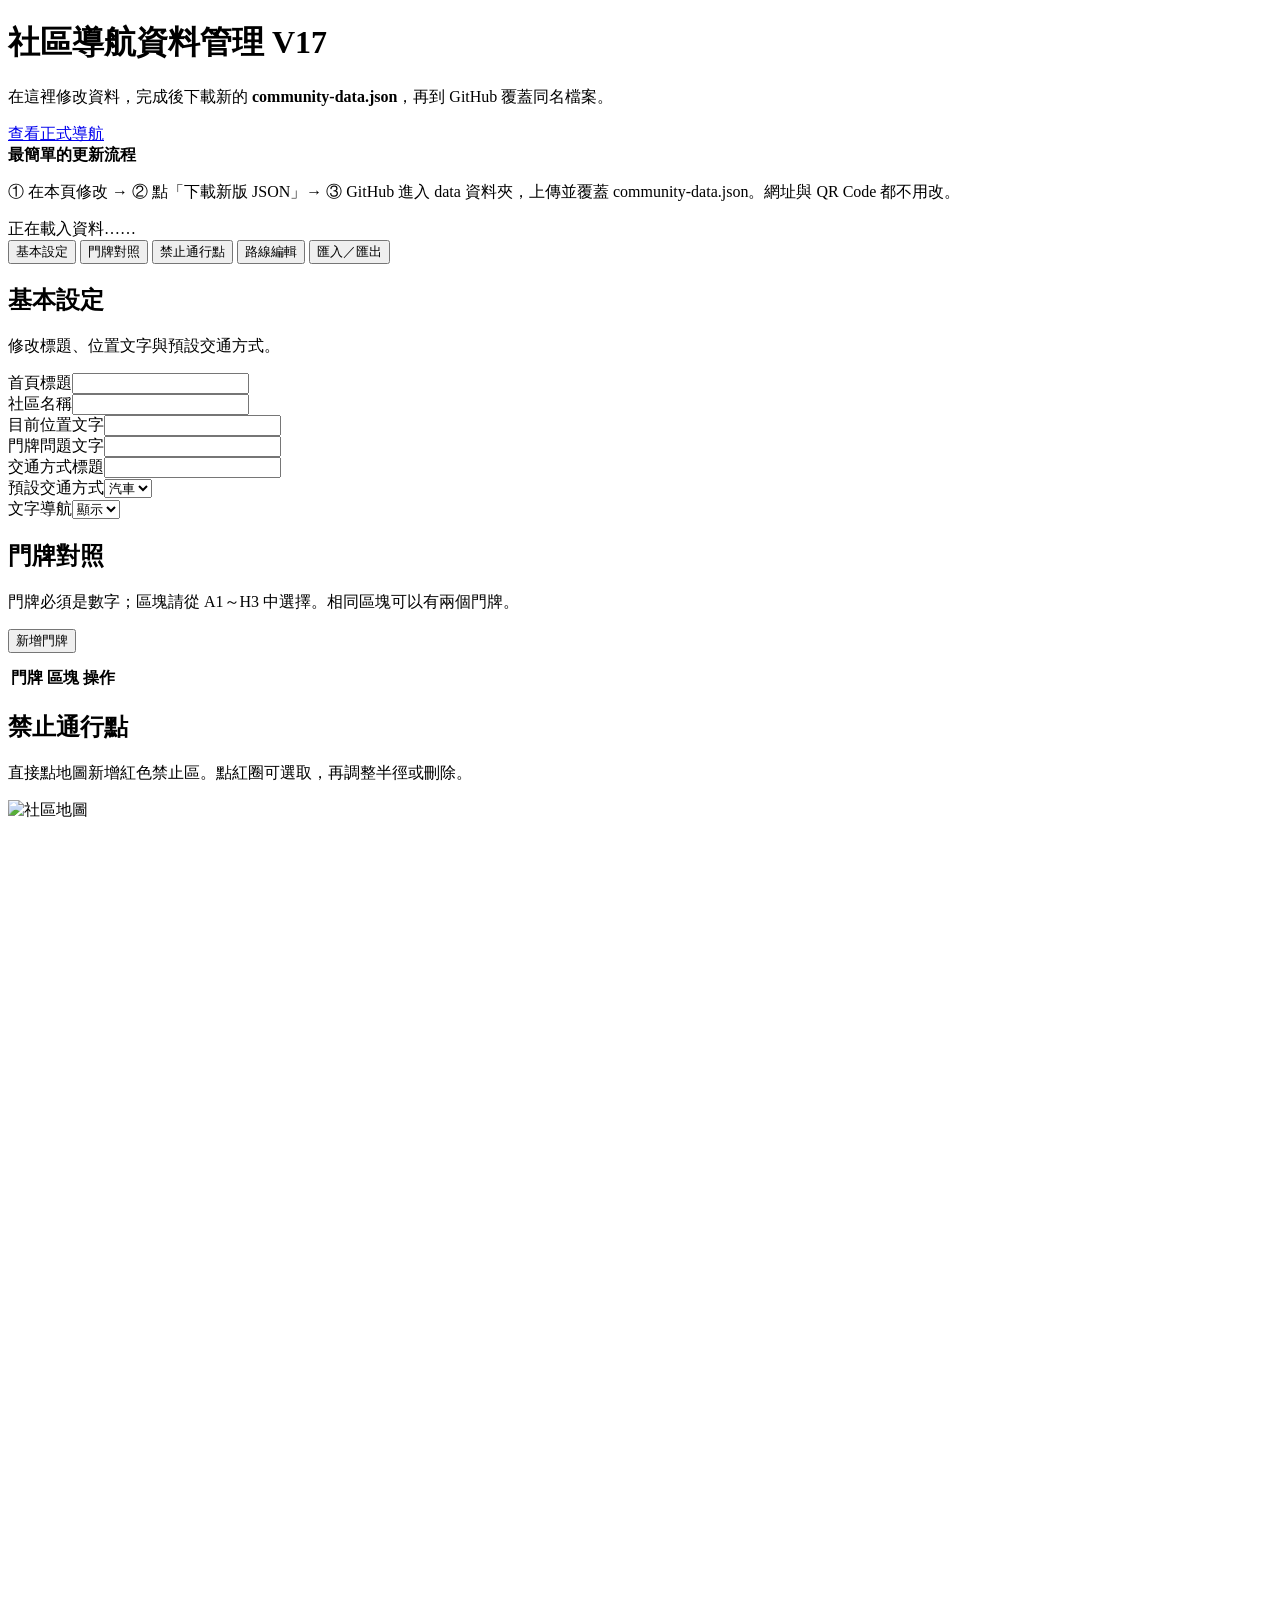
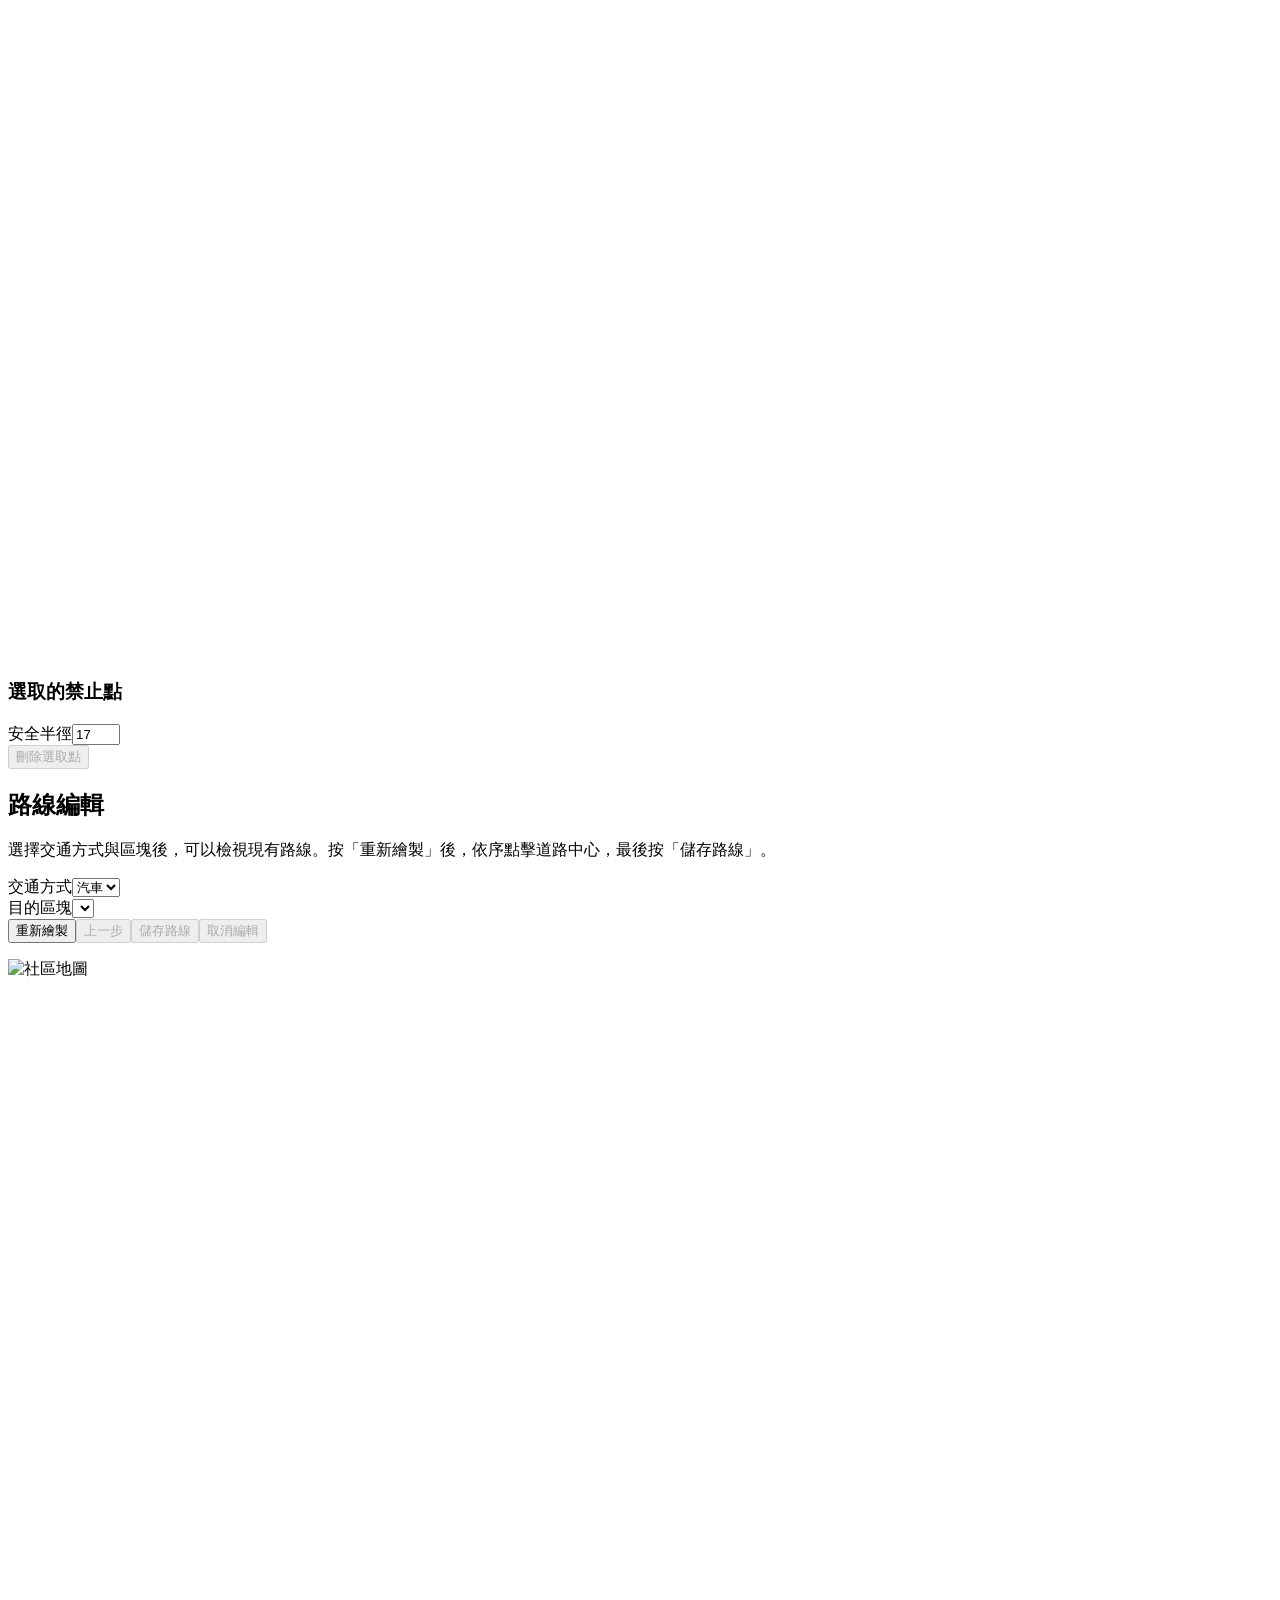
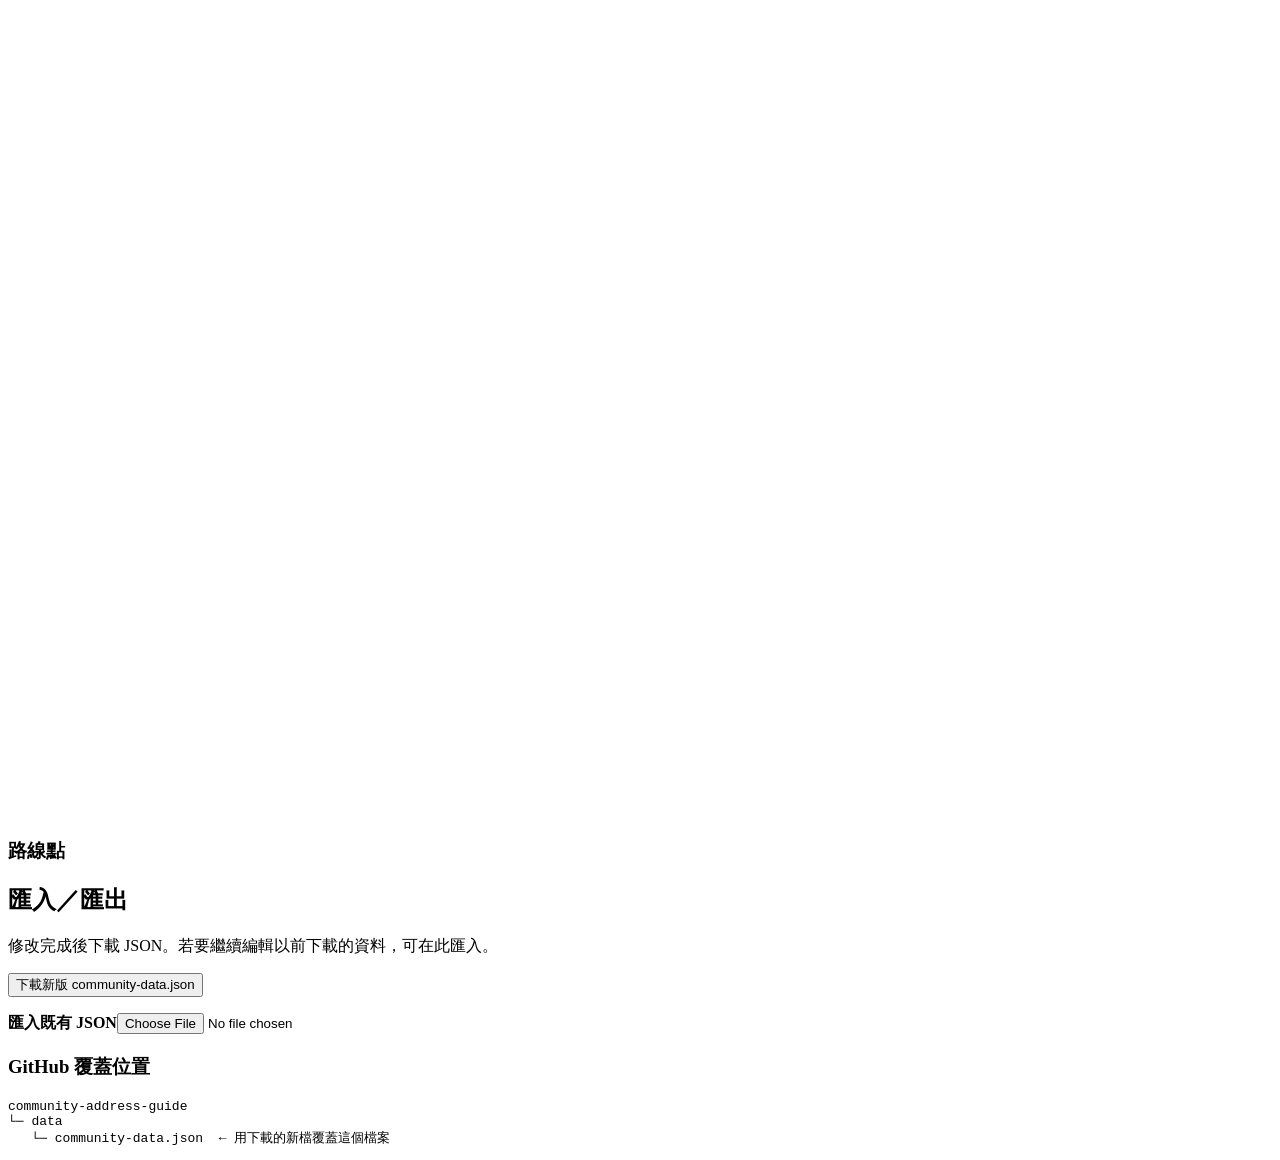
==== admin.html @ c22834f3 "Add files via upload" ====
<!DOCTYPE html>
<html lang="zh-Hant">
<head>
  <meta charset="UTF-8">
  <meta name="viewport" content="width=device-width, initial-scale=1.0">
  <title>社區導航資料管理 V17</title>
  <link rel="stylesheet" href="./css/admin.css">
  <script src="./js/admin.js" defer></script>
</head>
<body>
<main class="admin-shell">
  <header class="admin-header">
    <div><h1>社區導航資料管理 V17</h1><p class="sub">在這裡修改資料，完成後下載新的 <strong>community-data.json</strong>，再到 GitHub 覆蓋同名檔案。</p></div>
    <a class="btn" href="./index.html">查看正式導航</a>
  </header>

  <section class="card notice">
    <strong>最簡單的更新流程</strong>
    <p class="sub">① 在本頁修改 → ② 點「下載新版 JSON」→ ③ GitHub 進入 data 資料夾，上傳並覆蓋 community-data.json。網址與 QR Code 都不用改。</p>
    <div id="dataStatus" class="status">正在載入資料……</div>
  </section>

  <nav class="tabs" aria-label="管理功能">
    <button class="tab active" data-tab="settings">基本設定</button>
    <button class="tab" data-tab="addresses">門牌對照</button>
    <button class="tab" data-tab="blocked">禁止通行點</button>
    <button class="tab" data-tab="routes">路線編輯</button>
    <button class="tab" data-tab="export">匯入／匯出</button>
  </nav>

  <section id="panel-settings" class="card panel active">
    <h2>基本設定</h2><p class="sub">修改標題、位置文字與預設交通方式。</p>
    <div class="grid" style="margin-top:14px">
      <div class="field"><label for="appTitleInput">首頁標題</label><input id="appTitleInput"></div>
      <div class="field"><label for="communityNameInput">社區名稱</label><input id="communityNameInput"></div>
      <div class="field"><label for="locationInput">目前位置文字</label><input id="locationInput"></div>
      <div class="field"><label for="questionInput">門牌問題文字</label><input id="questionInput"></div>
      <div class="field"><label for="transportInput">交通方式標題</label><input id="transportInput"></div>
      <div class="field"><label for="defaultTransportInput">預設交通方式</label><select id="defaultTransportInput"><option>汽車</option><option>機車</option></select></div>
      <div class="field"><label for="showTextInput">文字導航</label><select id="showTextInput"><option value="true">顯示</option><option value="false">隱藏</option></select></div>
    </div>
  </section>

  <section id="panel-addresses" class="card panel">
    <h2>門牌對照</h2><p class="sub">門牌必須是數字；區塊請從 A1～H3 中選擇。相同區塊可以有兩個門牌。</p>
    <div class="actions"><button id="addAddressBtn" class="btn primary">新增門牌</button><span id="addressCount" class="badge"></span></div>
    <div class="table-wrap" style="margin-top:12px"><table><thead><tr><th>門牌</th><th>區塊</th><th>操作</th></tr></thead><tbody id="addressTableBody"></tbody></table></div>
  </section>

  <section id="panel-blocked" class="card panel">
    <h2>禁止通行點</h2><p class="sub">直接點地圖新增紅色禁止區。點紅圈可選取，再調整半徑或刪除。</p>
    <div class="editor-layout" style="margin-top:14px">
      <div class="map-editor"><img src="./assets/community-map.png" alt="社區地圖"><svg id="blockedSvg" viewBox="0 0 503 571"></svg></div>
      <aside class="sidebox"><h3>選取的禁止點</h3><div class="field"><label for="blockedRadius">安全半徑</label><input id="blockedRadius" type="number" min="5" max="50" value="17"></div><div class="actions"><button id="deleteBlockedBtn" class="btn danger" disabled>刪除選取點</button></div><div id="blockedList" class="point-list" style="margin-top:12px"></div></aside>
    </div>
  </section>

  <section id="panel-routes" class="card panel">
    <h2>路線編輯</h2><p class="sub">選擇交通方式與區塊後，可以檢視現有路線。按「重新繪製」後，依序點擊道路中心，最後按「儲存路線」。</p>
    <div class="grid" style="margin-top:14px">
      <div class="field"><label for="routeMode">交通方式</label><select id="routeMode"><option value="car">汽車</option><option value="motorcycle">機車</option></select></div>
      <div class="field"><label for="routeBlock">目的區塊</label><select id="routeBlock"></select></div>
    </div>
    <div class="actions"><button id="redrawRouteBtn" class="btn primary">重新繪製</button><button id="undoRouteBtn" class="btn" disabled>上一步</button><button id="saveRouteBtn" class="btn success" disabled>儲存路線</button><button id="cancelRouteBtn" class="btn" disabled>取消編輯</button></div>
    <p id="routeStatus" class="route-help"></p>
    <div class="editor-layout"><div class="map-editor"><img src="./assets/community-map.png" alt="社區地圖"><svg id="routeSvg" viewBox="0 0 503 571"></svg></div><aside class="sidebox"><h3>路線點</h3><div id="routePointList" class="point-list"></div></aside></div>
  </section>

  <section id="panel-export" class="card panel">
    <h2>匯入／匯出</h2>
    <p class="sub">修改完成後下載 JSON。若要繼續編輯以前下載的資料，可在此匯入。</p>
    <div class="actions"><button id="downloadJsonBtn" class="btn success">下載新版 community-data.json</button></div>
    <div style="margin-top:16px"><label class="field"><strong>匯入既有 JSON</strong><input id="importJsonInput" class="file-input" type="file" accept="application/json,.json"></label></div>
    <h3 style="margin-top:20px">GitHub 覆蓋位置</h3>
    <pre>community-address-guide
└─ data
   └─ community-data.json  ← 用下載的新檔覆蓋這個檔案</pre>
  </section>
</main>
</body>
</html>
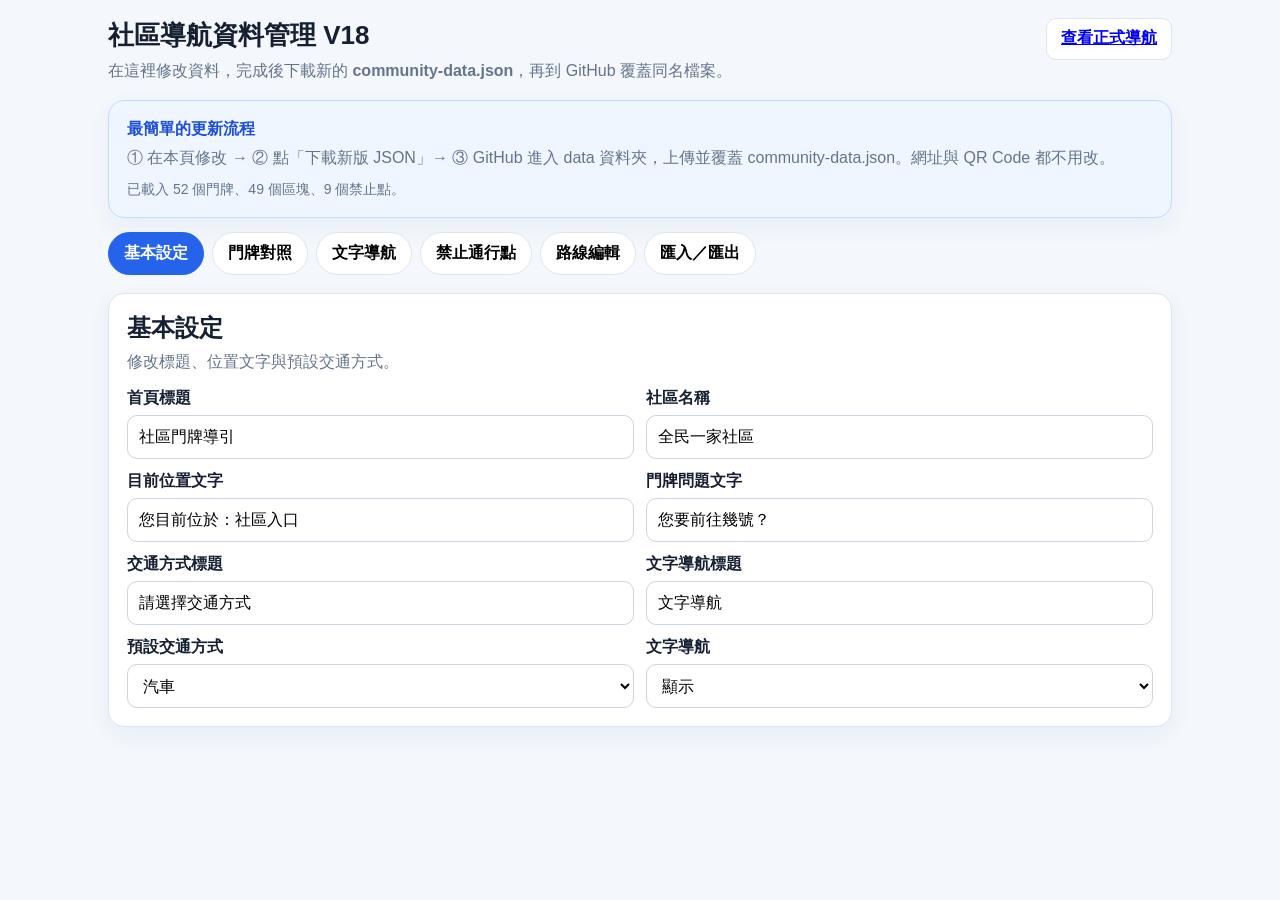
==== commit 99ec54a6: "Add files via upload Update to PWA V18" ====
--- a/admin.html
+++ b/admin.html
@@ -3,14 +3,14 @@
 <head>
   <meta charset="UTF-8">
   <meta name="viewport" content="width=device-width, initial-scale=1.0">
-  <title>社區導航資料管理 V17</title>
+  <title>社區導航資料管理 V18</title>
   <link rel="stylesheet" href="./css/admin.css">
   <script src="./js/admin.js" defer></script>
 </head>
 <body>
 <main class="admin-shell">
   <header class="admin-header">
-    <div><h1>社區導航資料管理 V17</h1><p class="sub">在這裡修改資料，完成後下載新的 <strong>community-data.json</strong>，再到 GitHub 覆蓋同名檔案。</p></div>
+    <div><h1>社區導航資料管理 V18</h1><p class="sub">在這裡修改資料，完成後下載新的 <strong>community-data.json</strong>，再到 GitHub 覆蓋同名檔案。</p></div>
     <a class="btn" href="./index.html">查看正式導航</a>
   </header>
 
@@ -23,6 +23,7 @@
   <nav class="tabs" aria-label="管理功能">
     <button class="tab active" data-tab="settings">基本設定</button>
     <button class="tab" data-tab="addresses">門牌對照</button>
+    <button class="tab" data-tab="navigation">文字導航</button>
     <button class="tab" data-tab="blocked">禁止通行點</button>
     <button class="tab" data-tab="routes">路線編輯</button>
     <button class="tab" data-tab="export">匯入／匯出</button>
@@ -36,6 +37,7 @@
       <div class="field"><label for="locationInput">目前位置文字</label><input id="locationInput"></div>
       <div class="field"><label for="questionInput">門牌問題文字</label><input id="questionInput"></div>
       <div class="field"><label for="transportInput">交通方式標題</label><input id="transportInput"></div>
+      <div class="field"><label for="textNavigationTitleInput">文字導航標題</label><input id="textNavigationTitleInput" placeholder="文字導航"></div>
       <div class="field"><label for="defaultTransportInput">預設交通方式</label><select id="defaultTransportInput"><option>汽車</option><option>機車</option></select></div>
       <div class="field"><label for="showTextInput">文字導航</label><select id="showTextInput"><option value="true">顯示</option><option value="false">隱藏</option></select></div>
     </div>
@@ -45,6 +47,33 @@
     <h2>門牌對照</h2><p class="sub">門牌必須是數字；區塊請從 A1～H3 中選擇。相同區塊可以有兩個門牌。</p>
     <div class="actions"><button id="addAddressBtn" class="btn primary">新增門牌</button><span id="addressCount" class="badge"></span></div>
     <div class="table-wrap" style="margin-top:12px"><table><thead><tr><th>門牌</th><th>區塊</th><th>操作</th></tr></thead><tbody id="addressTableBody"></tbody></table></div>
+  </section>
+
+  <section id="panel-navigation" class="card panel">
+    <h2>文字導航</h2>
+    <p class="sub">每一行代表一個導航步驟。可分別設定每個區塊的汽車與機車說明；留白時會使用系統預設文字。</p>
+    <div class="grid" style="margin-top:14px">
+      <div class="field"><label for="navigationBlock">目的區塊</label><select id="navigationBlock"></select></div>
+      <div class="field"><label for="navigationMode">交通方式</label><select id="navigationMode"><option value="car">汽車</option><option value="motorcycle">機車</option></select></div>
+    </div>
+    <div class="navigation-summary">
+      <span id="navigationAddressBadge" class="badge"></span>
+      <span id="navigationCustomStatus" class="badge neutral"></span>
+    </div>
+    <div class="field" style="margin-top:12px">
+      <label for="navigationStepsInput">導航步驟（每行一個步驟）</label>
+      <textarea id="navigationStepsInput" rows="8" placeholder="例如：&#10;從社區入口直行。&#10;經過中庭後左轉。&#10;目的區塊位於右側。"></textarea>
+      <small class="hint">可使用：<code>{block}</code> 區塊、<code>{addresses}</code> 該區塊所有門牌、<code>{address}</code> 目前選取門牌、<code>{mode}</code> 交通方式。</small>
+    </div>
+    <div class="actions">
+      <button id="useDefaultNavigationBtn" class="btn primary">套用系統預設文字</button>
+      <button id="copyOtherNavigationBtn" class="btn">複製另一交通方式</button>
+      <button id="clearNavigationBtn" class="btn danger">清除自訂文字</button>
+    </div>
+    <div class="navigation-preview-wrap">
+      <h3>預覽</h3>
+      <div id="navigationPreview" class="navigation-preview"></div>
+    </div>
   </section>
 
   <section id="panel-blocked" class="card panel">
--- a/css/admin.css
+++ b/css/admin.css
@@ -0,0 +1,58 @@
+:root { --blue:#2563eb; --ink:#172033; --muted:#64748b; --line:#dce5f0; --bg:#f4f7fb; --card:#fff; --red:#dc2626; --green:#15803d; }
+* { box-sizing:border-box; }
+html,body { margin:0; font-family:-apple-system,BlinkMacSystemFont,"Segoe UI","Noto Sans TC",sans-serif; color:var(--ink); background:var(--bg); }
+button,input,select,textarea { font:inherit; }
+.admin-shell { width:min(1100px,100%); margin:auto; padding:18px; }
+.admin-header { display:flex; align-items:flex-start; justify-content:space-between; gap:16px; margin-bottom:16px; }
+h1,h2,h3,p { margin:0; }
+h1 { font-size:26px; }
+.sub { color:var(--muted); margin-top:6px; line-height:1.55; }
+.card { background:var(--card); border:1px solid var(--line); border-radius:16px; padding:18px; margin-bottom:14px; box-shadow:0 8px 24px rgba(30,64,175,.06); }
+.notice { background:#eff6ff; border-color:#bfdbfe; }
+.notice strong { color:#1d4ed8; }
+.tabs { display:flex; gap:8px; overflow:auto; padding-bottom:8px; margin-bottom:10px; }
+.tab { border:1px solid var(--line); background:#fff; border-radius:999px; padding:10px 15px; font-weight:750; white-space:nowrap; cursor:pointer; }
+.tab.active { background:var(--blue); border-color:var(--blue); color:#fff; }
+.panel { display:none; }
+.panel.active { display:block; }
+.grid { display:grid; grid-template-columns:repeat(2,minmax(0,1fr)); gap:12px; }
+.field { display:flex; flex-direction:column; gap:6px; }
+.field label { font-weight:750; }
+.field input,.field select,.field textarea { min-height:44px; border:1px solid #cbd5e1; border-radius:10px; padding:9px 11px; background:#fff; }
+.field textarea { width:100%; resize:vertical; line-height:1.65; }
+.actions { display:flex; flex-wrap:wrap; gap:9px; margin-top:14px; }
+.btn { min-height:42px; border:1px solid var(--line); border-radius:10px; padding:9px 14px; background:#fff; font-weight:750; cursor:pointer; }
+.btn.primary { background:var(--blue); color:#fff; border-color:var(--blue); }
+.btn.danger { color:#b91c1c; border-color:#fecaca; background:#fff7f7; }
+.btn.success { color:#fff; background:var(--green); border-color:var(--green); }
+.status { color:var(--muted); font-size:14px; margin-top:10px; }
+.table-wrap { overflow:auto; border:1px solid var(--line); border-radius:12px; }
+table { border-collapse:collapse; width:100%; min-width:520px; }
+th,td { border-bottom:1px solid var(--line); padding:9px; text-align:left; }
+th { background:#f8fafc; position:sticky; top:0; z-index:1; }
+td input,td select { width:100%; min-height:38px; border:1px solid #cbd5e1; border-radius:8px; padding:7px; }
+.editor-layout { display:grid; grid-template-columns:minmax(0,1fr) 300px; gap:16px; }
+.map-editor { position:relative; width:100%; max-width:503px; aspect-ratio:503/571; margin:auto; background:#fff; overflow:hidden; border:1px solid var(--line); border-radius:12px; touch-action:none; }
+.map-editor img,.map-editor svg { position:absolute; inset:0; width:100%; height:100%; }
+.map-editor svg { cursor:crosshair; }
+.sidebox { background:#f8fafc; border:1px solid var(--line); border-radius:12px; padding:14px; }
+.sidebox h3 { margin-bottom:10px; }
+.point-list { max-height:350px; overflow:auto; display:flex; flex-direction:column; gap:7px; }
+.point-row { display:grid; grid-template-columns:1fr auto; align-items:center; gap:8px; background:#fff; border:1px solid var(--line); border-radius:9px; padding:8px; }
+.route-help { color:var(--muted); line-height:1.55; font-size:14px; margin:8px 0; }
+.badge { display:inline-flex; align-items:center; border-radius:999px; padding:4px 9px; font-size:12px; background:#e0e7ff; color:#3730a3; }
+.file-input { display:block; width:100%; padding:12px; border:1px dashed #94a3b8; border-radius:12px; background:#f8fafc; }
+pre { overflow:auto; background:#0f172a; color:#e2e8f0; border-radius:12px; padding:14px; line-height:1.5; }
+@media (max-width:760px) { .admin-shell{padding:10px}.grid,.editor-layout{grid-template-columns:1fr}.admin-header{flex-direction:column}.sidebox{order:-1} }
+
+.hint { color:var(--muted); line-height:1.5; }
+.hint code { background:#eef2ff; color:#3730a3; padding:2px 5px; border-radius:5px; }
+.navigation-summary { display:flex; flex-wrap:wrap; gap:8px; margin-top:12px; }
+.badge.neutral { background:#f1f5f9; color:#475569; }
+.badge.neutral.active { background:#dcfce7; color:#166534; }
+.navigation-preview-wrap { margin-top:18px; border-top:1px solid var(--line); padding-top:16px; }
+.navigation-preview { display:flex; flex-direction:column; gap:10px; margin-top:10px; }
+.preview-step { display:grid; grid-template-columns:32px 1fr; align-items:start; gap:10px; background:#f8fafc; border:1px solid var(--line); border-radius:11px; padding:11px; }
+.preview-step span { display:grid; place-items:center; width:28px; height:28px; border-radius:50%; background:var(--blue); color:white; font-weight:800; }
+.preview-step p { line-height:1.6; padding-top:2px; }
+.error-text { color:#b91c1c !important; }
